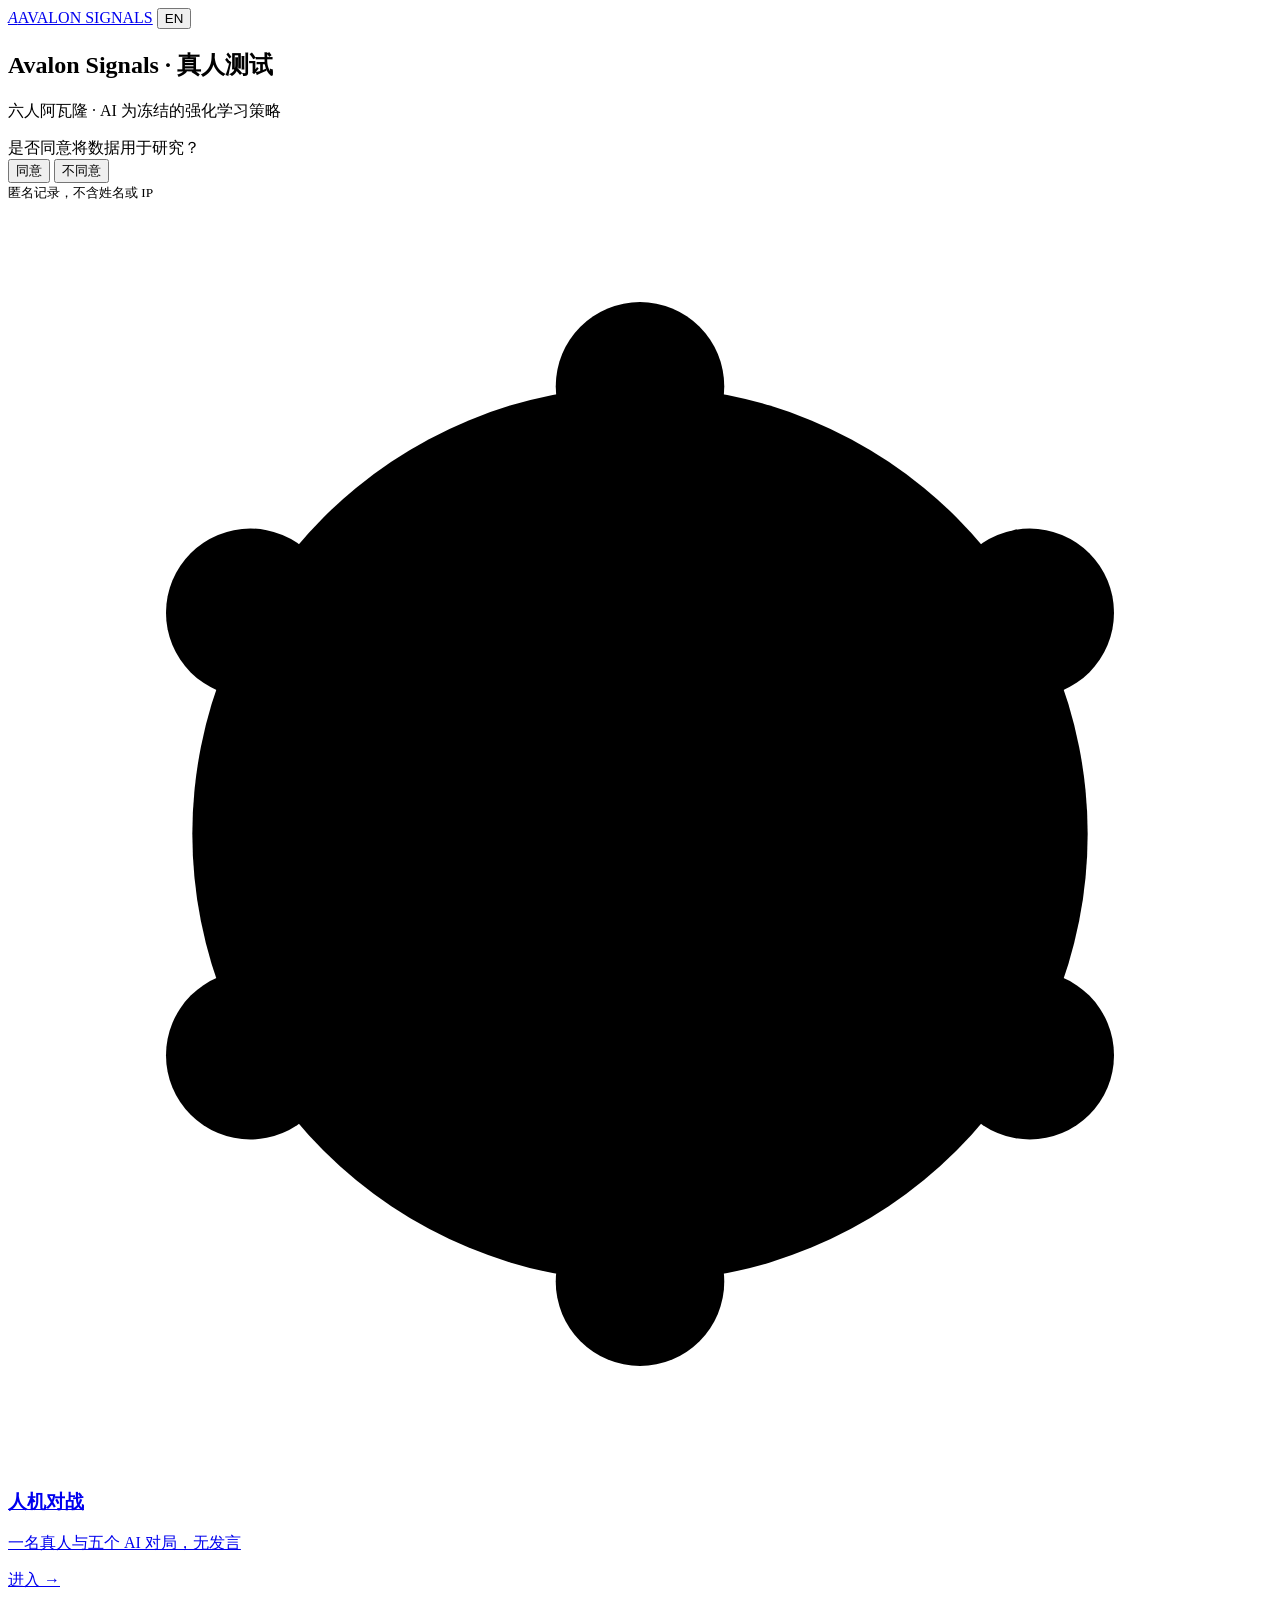
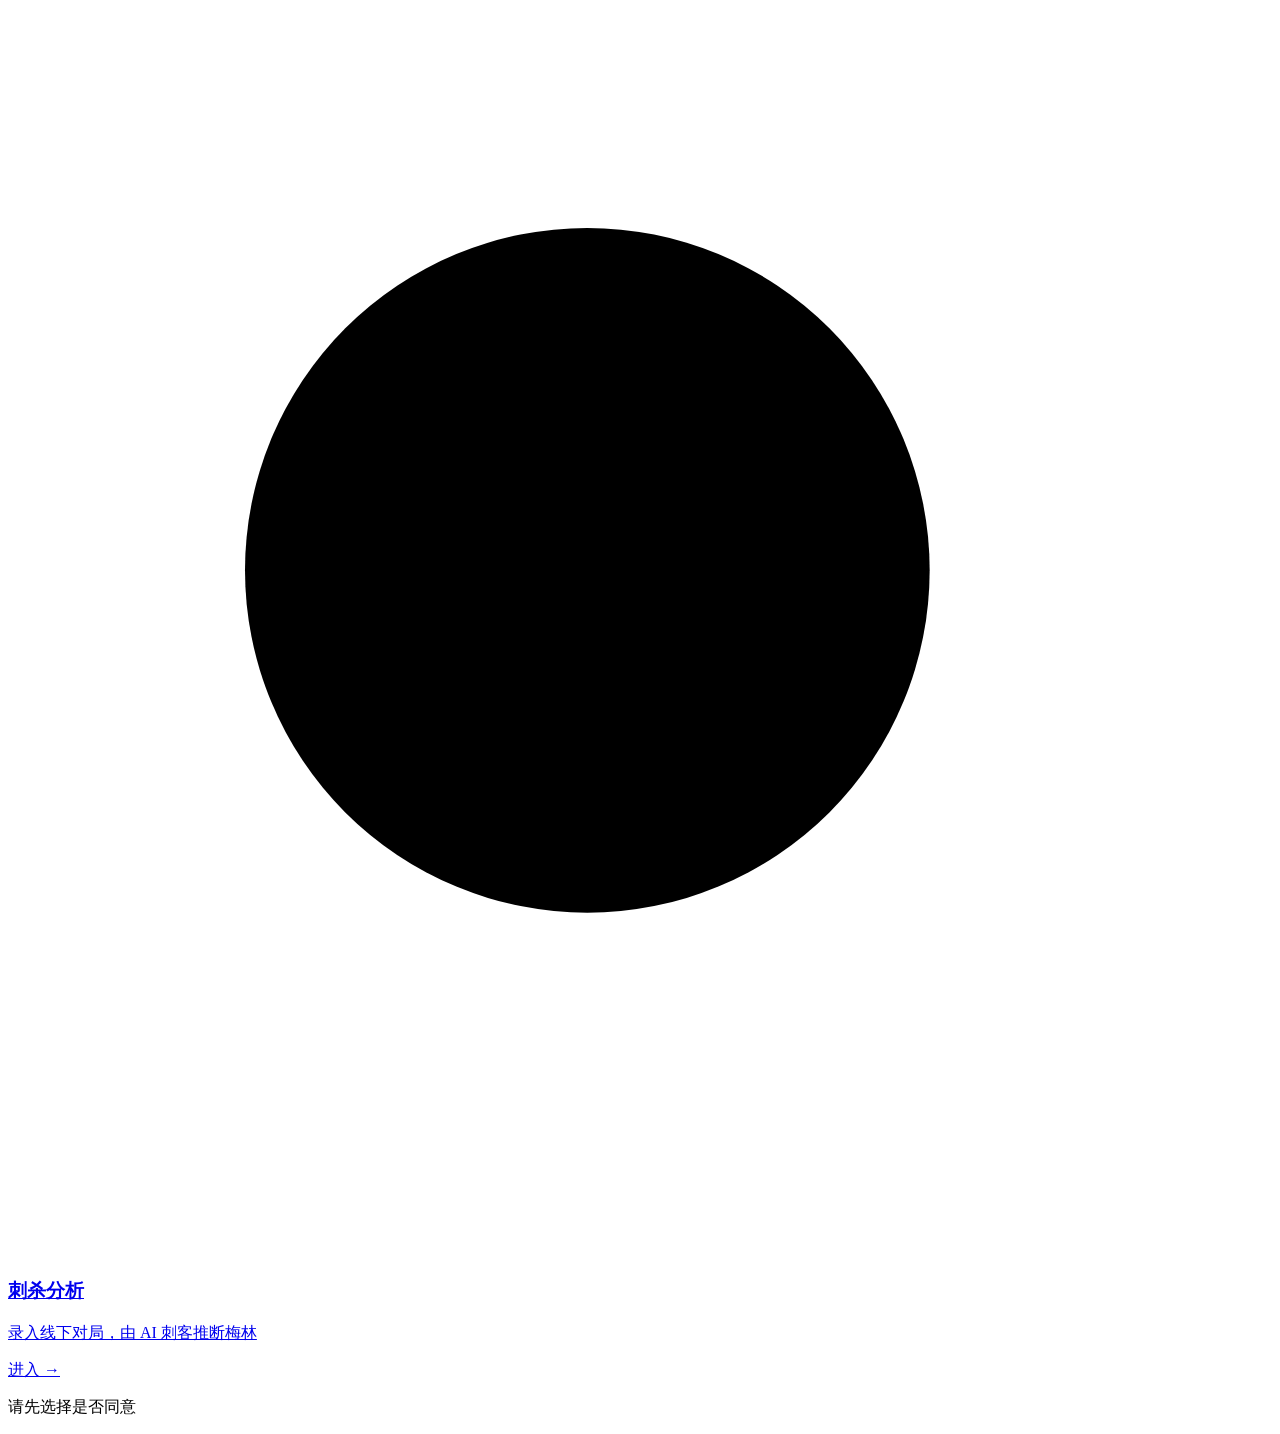
==== web/human_test/home.html @ f7cc7c07 "Rename the human test site to one human_test scheme and drop web tests One entry, scripts/human_test" ====
<!doctype html>
<html lang="zh-CN">
<head>
  <meta charset="utf-8">
  <meta name="viewport" content="width=device-width, initial-scale=1, viewport-fit=cover">
  <title>Avalon Signals · 真人测试</title>
  <link rel="stylesheet" href="/common.css">
  <script src="/i18n.js"></script>
  <script src="/home.js" defer></script>
</head>
<body class="undecided" data-title="home.title">
  <header class="bar">
    <a class="logo" href="/"><i>A</i><span>AVALON SIGNALS</span></a>
    <button class="ibtn" data-lang-toggle aria-label="Language">EN</button>
  </header>
  <main class="wrap">
    <section class="hero">
      <h1 data-t="home.title">Avalon Signals · 真人测试</h1>
      <p data-t="home.sub">六人阿瓦隆 · AI 为冻结的强化学习策略</p>
    </section>

    <section class="consent" role="radiogroup" aria-labelledby="share-q">
      <span id="share-q" data-t="share.q">是否同意将数据用于研究？</span>
      <div class="chips">
        <button class="chip good" data-share="yes" aria-pressed="false" data-t="share.yes">同意</button>
        <button class="chip" data-share="no" aria-pressed="false" data-t="share.no">不同意</button>
      </div>
      <small class="muted" data-t="share.note">匿名记录，不含姓名或 IP</small>
    </section>

    <section class="modes">
      <a class="mode card" href="/match/" data-mode>
        <span class="icon"><svg viewBox="0 0 24 24"><circle cx="12" cy="12" r="8.5"/><circle cx="12" cy="3.5" r="1.6"/><circle cx="12" cy="20.5" r="1.6"/><circle cx="4.6" cy="7.8" r="1.6"/><circle cx="19.4" cy="7.8" r="1.6"/><circle cx="4.6" cy="16.2" r="1.6"/><circle cx="19.4" cy="16.2" r="1.6"/></svg></span>
        <h3 data-t="mode.match">人机对战</h3>
        <p data-t="mode.match.d">一名真人与五个 AI 对局，无发言</p>
        <span class="go" data-t="go">进入 →</span>
      </a>
      <a class="mode card" href="/analysis/" data-mode>
        <span class="icon"><svg viewBox="0 0 24 24"><circle cx="11" cy="11" r="6.5"/><path d="M11 7.5v7M7.5 11h7M16 16l4.5 4.5"/></svg></span>
        <h3 data-t="mode.analysis">刺杀分析</h3>
        <p data-t="mode.analysis.d">录入线下对局，由 AI 刺客推断梅林</p>
        <span class="go" data-t="go">进入 →</span>
      </a>
    </section>
    <p class="hint" data-t="home.hint">请先选择是否同意</p>
  </main>
</body>
</html>
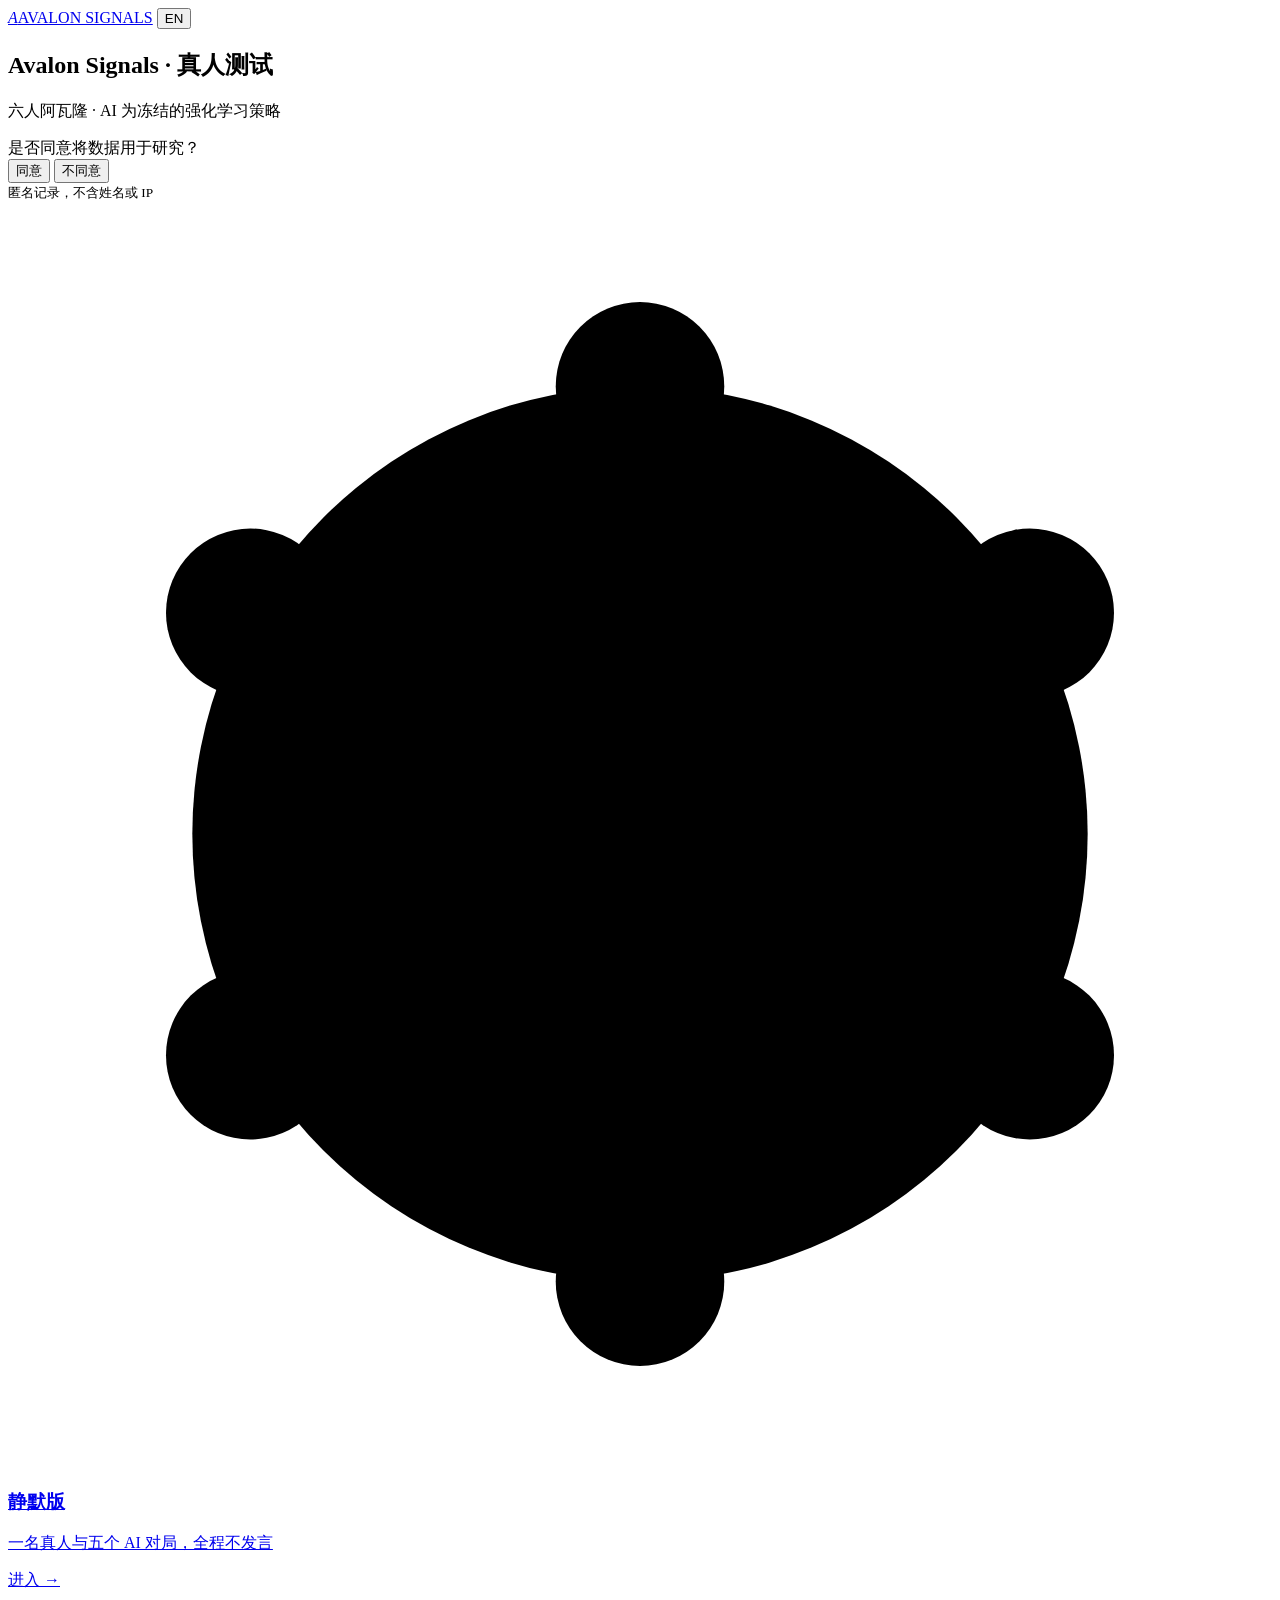
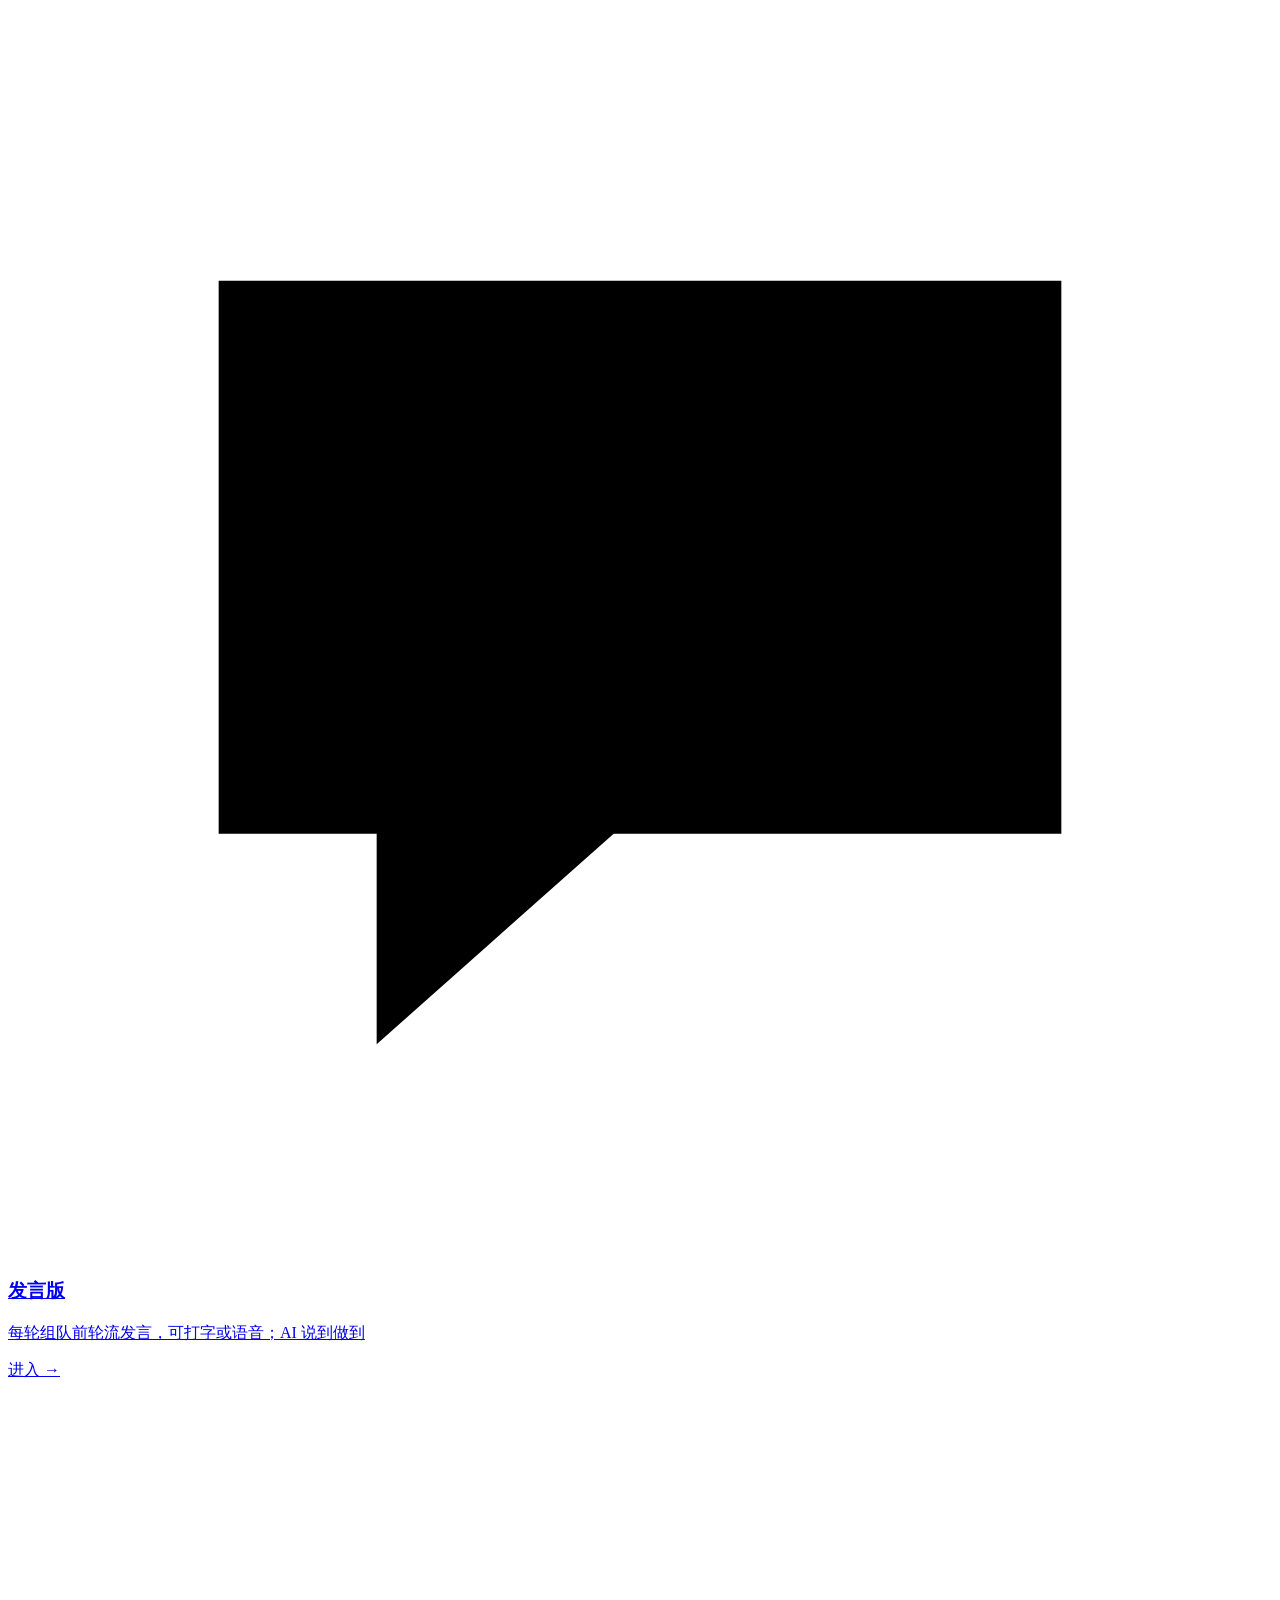
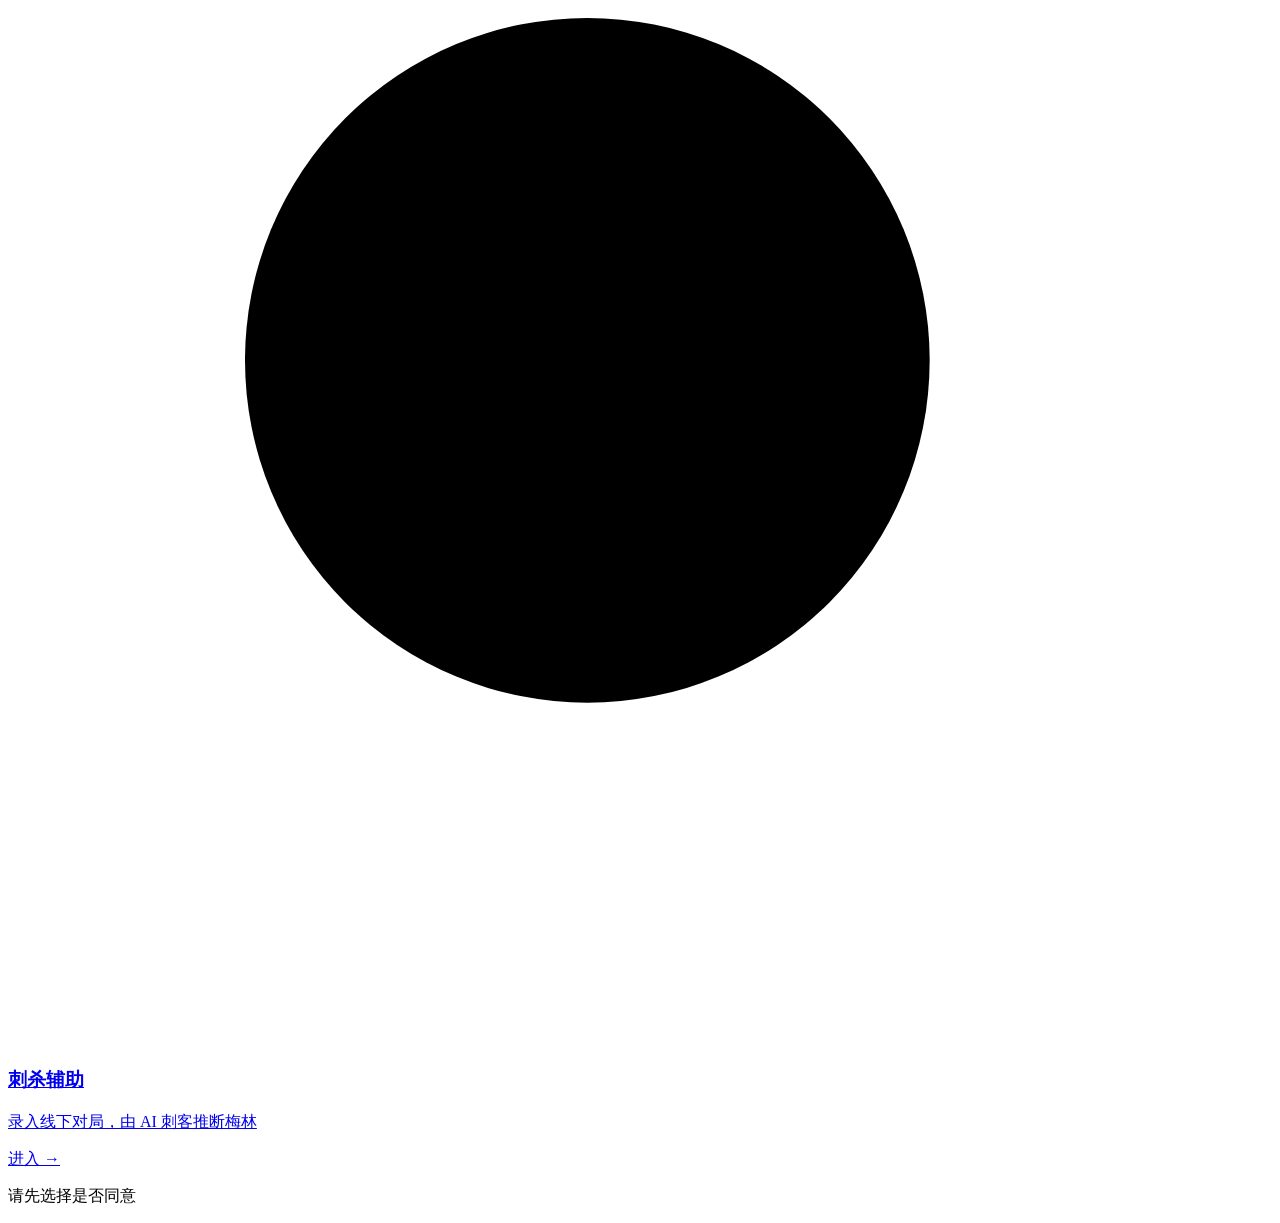
==== commit 231db756: "Site: three entries, speech bubbles next to the seats, record before the talk log - Home: silent tab" ====
--- a/web/human_test/home.html
+++ b/web/human_test/home.html
@@ -29,15 +29,21 @@
     </section>
 
     <section class="modes">
-      <a class="mode card" href="/match/" data-mode>
+      <a class="mode card" href="/match/?mode=silent" data-mode>
         <span class="icon"><svg viewBox="0 0 24 24"><circle cx="12" cy="12" r="8.5"/><circle cx="12" cy="3.5" r="1.6"/><circle cx="12" cy="20.5" r="1.6"/><circle cx="4.6" cy="7.8" r="1.6"/><circle cx="19.4" cy="7.8" r="1.6"/><circle cx="4.6" cy="16.2" r="1.6"/><circle cx="19.4" cy="16.2" r="1.6"/></svg></span>
-        <h3 data-t="mode.match">人机对战</h3>
-        <p data-t="mode.match.d">一名真人与五个 AI 对局，无发言</p>
+        <h3 data-t="mode.silent.name">静默版</h3>
+        <p data-t="mode.silent.d">一名真人与五个 AI 对局，全程不发言</p>
+        <span class="go" data-t="go">进入 →</span>
+      </a>
+      <a class="mode card" href="/match/?mode=talk" data-mode>
+        <span class="icon"><svg viewBox="0 0 24 24"><path d="M4 5.5h16v10.5h-8.5L7 20v-4H4z"/><path d="M8 9.5h8M8 12.5h5"/></svg></span>
+        <h3 data-t="mode.talk.name">发言版</h3>
+        <p data-t="mode.talk.d">每轮组队前轮流发言，可打字或语音；AI 说到做到</p>
         <span class="go" data-t="go">进入 →</span>
       </a>
       <a class="mode card" href="/analysis/" data-mode>
         <span class="icon"><svg viewBox="0 0 24 24"><circle cx="11" cy="11" r="6.5"/><path d="M11 7.5v7M7.5 11h7M16 16l4.5 4.5"/></svg></span>
-        <h3 data-t="mode.analysis">刺杀分析</h3>
+        <h3 data-t="mode.analysis">刺杀辅助</h3>
         <p data-t="mode.analysis.d">录入线下对局，由 AI 刺客推断梅林</p>
         <span class="go" data-t="go">进入 →</span>
       </a>
